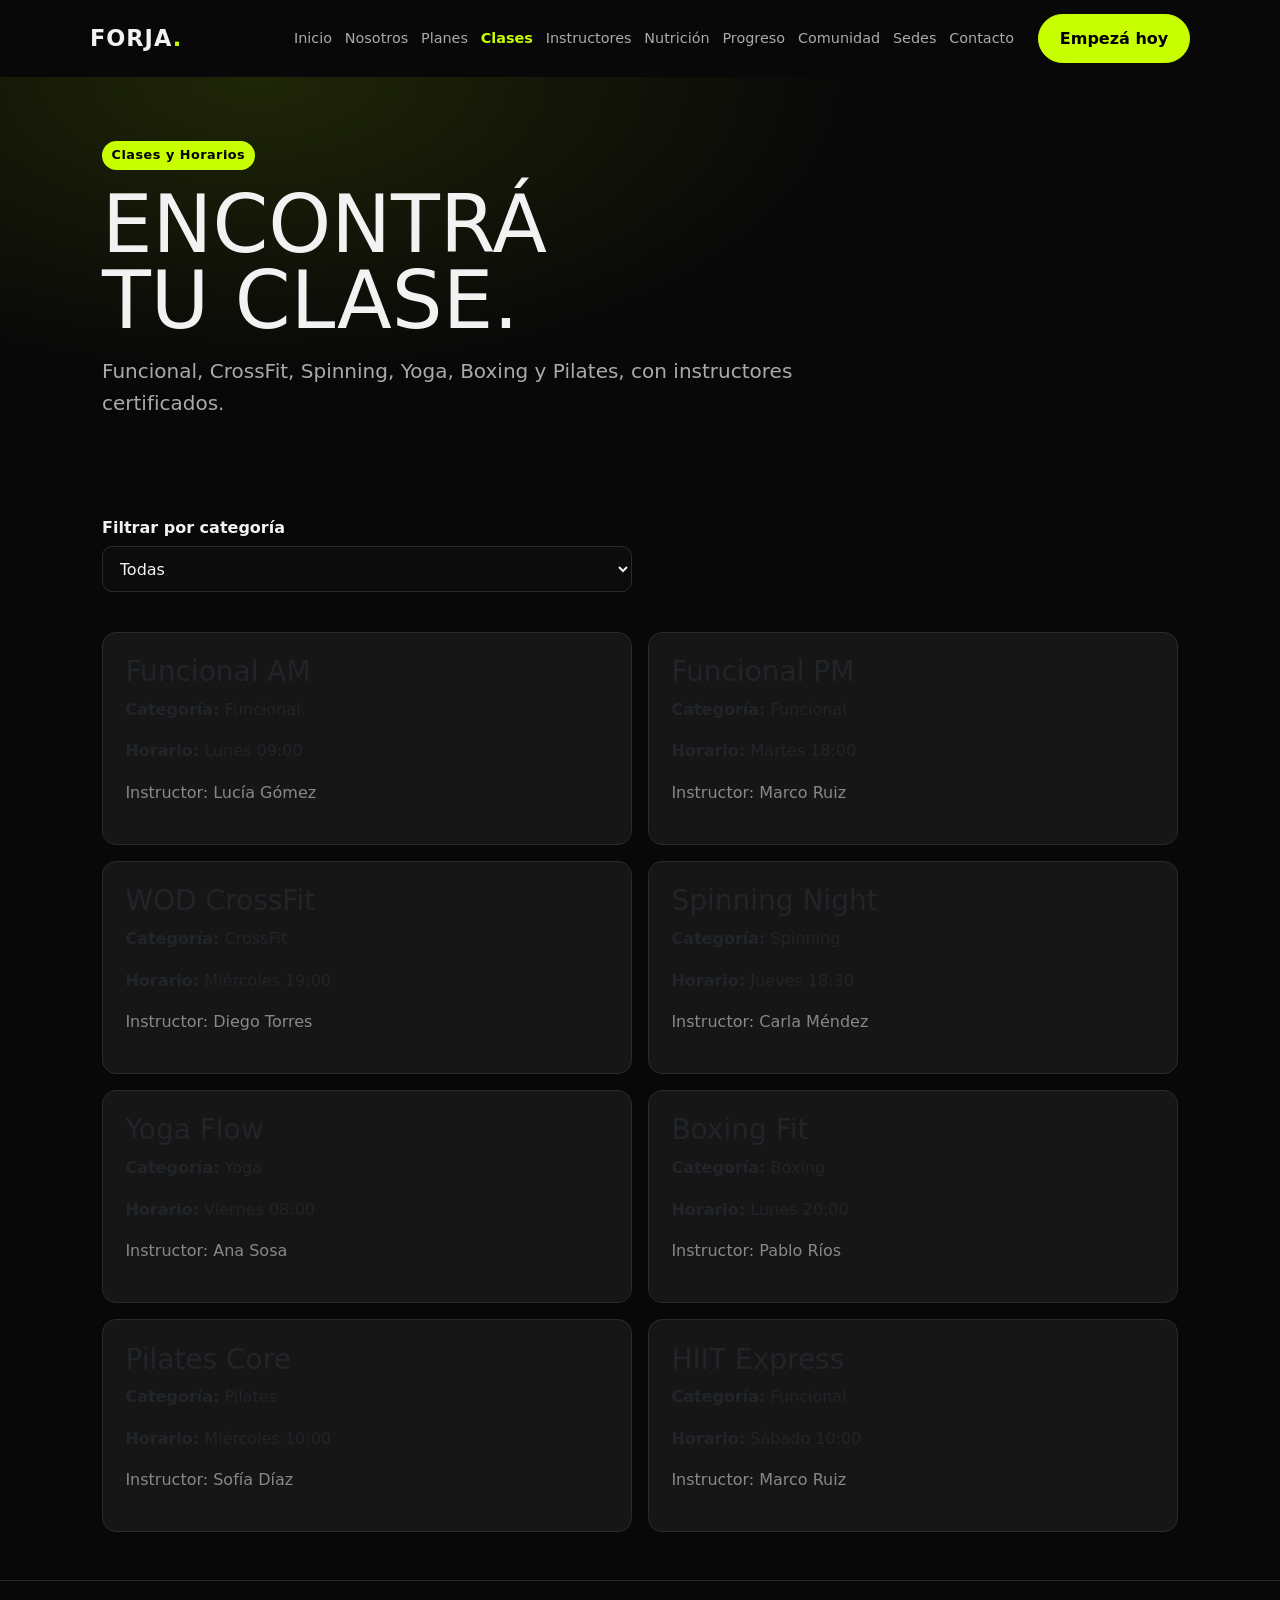
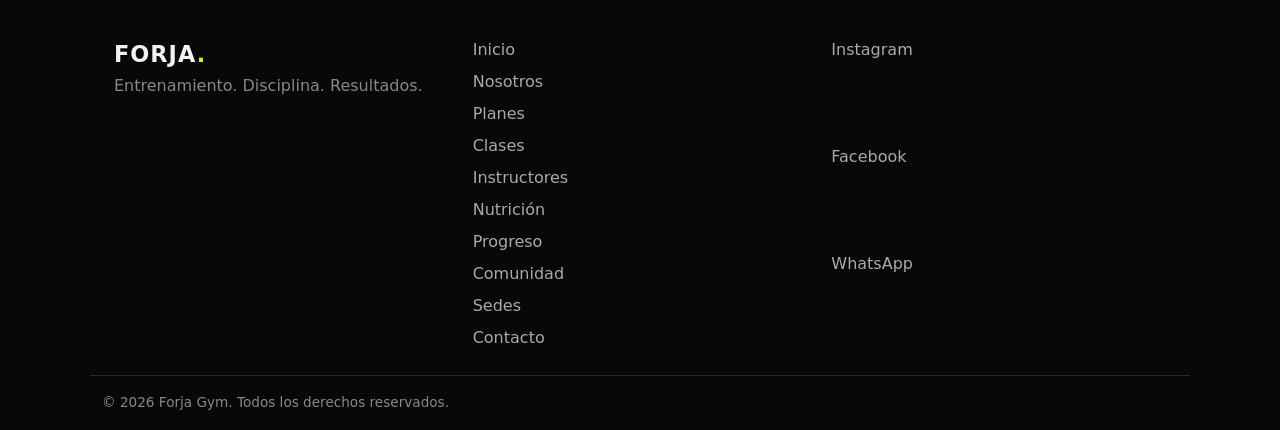
==== clases.html @ c507e327 "feat: integra TP9 con Fetch API y completa la entrega del proyecto" ====
<!doctype html>
<html lang="es">
  <head>
    <meta charset="UTF-8" />
    <meta name="viewport" content="width=device-width, initial-scale=1.0" />
    <meta name="description" content="Clases y horarios de Forja Gym con filtro por categoría." />
    <title>Clases y Horarios - Forja Gym</title>
    <link href="css/bootstrap.min.css" rel="stylesheet" />
    <link rel="stylesheet" href="css/style.css" />
  </head>
  <body>
    <a class="skip-link" href="#contenido">Saltar al contenido principal</a>
    <header class="site-header">
      <div class="container header-inner">
        <a class="brand" href="index.html">FORJA<span class="brand-dot">.</span></a>
        <nav class="main-nav main-nav-wide" aria-label="Navegación principal">
          <a href="index.html">Inicio</a>
          <a href="nosotros.html">Nosotros</a>
          <a href="planes.html">Planes</a>
          <a href="clases.html" class="active" aria-current="page">Clases</a>
          <a href="instructores.html">Instructores</a>
          <a href="nutricion.html">Nutrición</a>
          <a href="progreso.html">Progreso</a>
          <a href="comunidad.html">Comunidad</a>
          <a href="sedes.html">Sedes</a>
          <a href="contacto.html">Contacto</a>
        </nav>
        <a class="btn btn-primary btn-cta" href="contacto.html">Empezá hoy</a>
        <button type="button" class="hamburger" aria-label="Abrir menú" aria-expanded="false">☰</button>
      </div>
      <nav class="mobile-menu" aria-label="Menú móvil">
        <a href="index.html">Inicio</a>
        <a href="nosotros.html">Nosotros</a>
        <a href="planes.html">Planes</a>
        <a href="clases.html" class="active" aria-current="page">Clases</a>
        <a href="instructores.html">Instructores</a>
        <a href="nutricion.html">Nutrición</a>
        <a href="progreso.html">Progreso</a>
        <a href="comunidad.html">Comunidad</a>
        <a href="sedes.html">Sedes</a>
        <a href="contacto.html">Contacto</a>
        <a class="btn btn-primary" href="contacto.html">Empezá hoy</a>
      </nav>
    </header>
    <main id="contenido">
      <section class="hero">
        <div class="container">
          <span class="kicker">Clases y Horarios</span>
          <h1>ENCONTRÁ<br />TU CLASE.</h1>
          <p class="lead">Funcional, CrossFit, Spinning, Yoga, Boxing y Pilates, con instructores certificados.</p>
        </div>
      </section>
      <section class="section">
        <div class="container">
          <div class="row g-3">
            <div class="field col-12 col-md-6">
              <label for="filtro">Filtrar por categoría</label>
              <select id="filtro" name="filtro">
                <option value="">Todas</option>
                <option value="Funcional">Funcional</option>
                <option value="Spinning">Spinning</option>
                <option value="CrossFit">CrossFit</option>
                <option value="Yoga">Yoga</option>
                <option value="Boxing">Boxing</option>
                <option value="Pilates">Pilates</option>
              </select>
            </div>
          </div>
          <div class="cards-grid row g-3">
            <div class="col-md-6" data-categoria="Funcional">
              <article class="card h-100">
                <h3>Funcional AM</h3>
                <p><strong>Categoría:</strong> Funcional</p>
                <p><strong>Horario:</strong> Lunes 09:00</p>
                <p class="muted">Instructor: Lucía Gómez</p>
              </article>
            </div>
            <div class="col-md-6" data-categoria="Funcional">
              <article class="card h-100">
                <h3>Funcional PM</h3>
                <p><strong>Categoría:</strong> Funcional</p>
                <p><strong>Horario:</strong> Martes 18:00</p>
                <p class="muted">Instructor: Marco Ruiz</p>
              </article>
            </div>
            <div class="col-md-6" data-categoria="CrossFit">
              <article class="card h-100">
                <h3>WOD CrossFit</h3>
                <p><strong>Categoría:</strong> CrossFit</p>
                <p><strong>Horario:</strong> Miércoles 19:00</p>
                <p class="muted">Instructor: Diego Torres</p>
              </article>
            </div>
            <div class="col-md-6" data-categoria="Spinning">
              <article class="card h-100">
                <h3>Spinning Night</h3>
                <p><strong>Categoría:</strong> Spinning</p>
                <p><strong>Horario:</strong> Jueves 18:30</p>
                <p class="muted">Instructor: Carla Méndez</p>
              </article>
            </div>
            <div class="col-md-6" data-categoria="Yoga">
              <article class="card h-100">
                <h3>Yoga Flow</h3>
                <p><strong>Categoría:</strong> Yoga</p>
                <p><strong>Horario:</strong> Viernes 08:00</p>
                <p class="muted">Instructor: Ana Sosa</p>
              </article>
            </div>
            <div class="col-md-6" data-categoria="Boxing">
              <article class="card h-100">
                <h3>Boxing Fit</h3>
                <p><strong>Categoría:</strong> Boxing</p>
                <p><strong>Horario:</strong> Lunes 20:00</p>
                <p class="muted">Instructor: Pablo Ríos</p>
              </article>
            </div>
            <div class="col-md-6" data-categoria="Pilates">
              <article class="card h-100">
                <h3>Pilates Core</h3>
                <p><strong>Categoría:</strong> Pilates</p>
                <p><strong>Horario:</strong> Miércoles 10:00</p>
                <p class="muted">Instructor: Sofía Díaz</p>
              </article>
            </div>
            <div class="col-md-6" data-categoria="Funcional">
              <article class="card h-100">
                <h3>HIIT Express</h3>
                <p><strong>Categoría:</strong> Funcional</p>
                <p><strong>Horario:</strong> Sábado 10:00</p>
                <p class="muted">Instructor: Marco Ruiz</p>
              </article>
            </div>
          </div>
        </div>
      </section>
    </main>
    <footer class="site-footer">
      <div class="container footer-inner row g-4">
        <div class="col-md-4">
          <strong class="brand">FORJA<span class="brand-dot">.</span></strong>
          <p class="muted">Entrenamiento. Disciplina. Resultados.</p>
        </div>
        <nav class="col-md-4" aria-label="Navegación de pie">
          <a href="index.html">Inicio</a>
          <a href="nosotros.html">Nosotros</a>
          <a href="planes.html">Planes</a>
          <a href="clases.html">Clases</a>
          <a href="instructores.html">Instructores</a>
          <a href="nutricion.html">Nutrición</a>
          <a href="progreso.html">Progreso</a>
          <a href="comunidad.html">Comunidad</a>
          <a href="sedes.html">Sedes</a>
          <a href="contacto.html">Contacto</a>
        </nav>
        <div class="social col-md-4">
          <a href="#" aria-label="Instagram">Instagram</a>
          <a href="#" aria-label="Facebook">Facebook</a>
          <a href="#" aria-label="WhatsApp">WhatsApp</a>
        </div>
      </div>
      <div class="container footer-bottom">
        <p>© 2026 Forja Gym. Todos los derechos reservados.</p>
      </div>
    </footer>
    <script src="js/bootstrap.bundle.min.js"></script>
    <script src="js/main.js"></script>
  </body>
</html>
---- css/style.css ----
:root {
  --bg: #080808;
  --surface: #111;
  --card: #161616;
  --border: #2a2a2a;
  --text: #f2f2f2;
  --text-dim: #aaa;
  --muted: #888;
  --acid: #c8ff00;
  --acid-dark: #9dcc00;
  --danger: #ff6b6b;
  --ok: #7dff9b;
  --info: #7cc4ff;
  --radius: 14px;
}

* {
  box-sizing: border-box;
}

html {
  scroll-behavior: smooth;
}

body {
  margin: 0;
  background: var(--bg);
  color: var(--text);
  font-family:
    system-ui,
    -apple-system,
    "Segoe UI",
    Roboto,
    Arial,
    sans-serif;
  line-height: 1.6;
}

a {
  color: inherit;
}

.container {
  width: min(1100px, 92%);
  margin: 0 auto;
}

.skip-link {
  position: absolute;
  left: -9999px;
  top: 0;
  background: var(--acid);
  color: #000;
  padding: 0.6rem 1rem;
  font-weight: 700;
  z-index: 100;
}

.skip-link:focus {
  left: 0.5rem;
  top: 0.5rem;
}

.site-header {
  position: static;
  z-index: 50;
  background: rgba(8, 8, 8, 0.95);
  backdrop-filter: blur(12px);
  border-bottom: 1px solid var(--border);
}

.header-inner {
  display: flex;
  align-items: center;
  gap: 1.5rem;
  padding: 0.9rem 0;
}

.brand {
  font-weight: 900;
  letter-spacing: 1px;
  text-decoration: none;
  font-size: 1.4rem;
}

.brand-dot {
  color: var(--acid);
}

.main-nav {
  display: flex;
  gap: 1rem;
  margin-left: auto;
}

.main-nav a {
  text-decoration: none;
  color: var(--text-dim);
}

.main-nav a:hover,
.main-nav a:focus-visible {
  color: var(--acid);
}

.main-nav a.active {
  color: var(--acid);
  font-weight: 800;
}

.mobile-menu a.active {
  color: var(--acid);
  font-weight: 800;
}

.hamburger {
  display: none;
  margin-left: auto;
  background: none;
  border: 1px solid var(--border);
  color: var(--text);
  border-radius: 8px;
  padding: 0.4rem 0.7rem;
  font-size: 1.2rem;
}

.mobile-menu {
  display: none;
  flex-direction: column;
  gap: 0.6rem;
  padding: 0 4% 1rem;
}

.mobile-menu.open {
  display: flex;
}

.mobile-menu a {
  text-decoration: none;
  padding: 0.3rem 0;
}

.hero {
  padding: 4rem 0 2rem;
  background: radial-gradient(600px 300px at 20% 0%, rgba(200, 255, 0, 0.12), transparent);
}

.hero h1 {
  font-size: clamp(2.8rem, 8vw, 5rem);
  line-height: 0.95;
  margin: 0.5rem 0 1rem;
}

.kicker {
  display: inline-block;
  color: #000;
  background: var(--acid);
  font-weight: 800;
  font-size: 0.8rem;
  letter-spacing: 0.5px;
  padding: 0.25rem 0.6rem;
  border-radius: 999px;
  margin-bottom: 0.6rem;
}

.lead {
  color: var(--text-dim);
  max-width: 60ch;
}

.hero-actions {
  display: flex;
  gap: 0.8rem;
  flex-wrap: wrap;
  margin: 1.2rem 0;
}

.btn {
  display: inline-block;
  text-decoration: none;
  border: 1px solid var(--border);
  border-radius: 999px;
  padding: 0.7rem 1.3rem;
  font-weight: 700;
  cursor: pointer;
  background: transparent;
  color: var(--text);
  font-size: 1rem;
}

.btn-primary {
  background: var(--acid);
  border-color: var(--acid);
  color: #000;
}
.btn-primary:hover {
  background: var(--acid-dark);
}
.btn-ghost:hover {
  border-color: var(--acid);
  color: var(--acid);
}

.stats {
  margin-top: 1.5rem;
}

.stats div {
  background: var(--card);
  border: 1px solid var(--border);
  border-radius: var(--radius);
  padding: 1rem;
  text-align: center;
}

.stats strong {
  display: block;
  font-size: 1.4rem;
  color: var(--acid);
}
.stats span {
  color: var(--muted);
  font-size: 0.9rem;
}

.section {
  padding: 3rem 0;
}
.section-alt {
  background: var(--surface);
  border-top: 1px solid var(--border);
  border-bottom: 1px solid var(--border);
}

.section h2 {
  font-size: clamp(1.8rem, 4vw, 2.6rem);
  line-height: 1.05;
  margin: 0.5rem 0 1rem;
}

.checklist {
  list-style: none;
  padding: 0;
  margin: 1rem 0;
}
.checklist li {
  padding-left: 1.6rem;
  position: relative;
  margin: 0.4rem 0;
}
.checklist li::before {
  content: "✓";
  position: absolute;
  left: 0;
  color: var(--acid);
  font-weight: 900;
}

.card {
  background: var(--card);
  border: 1px solid var(--border);
  border-radius: var(--radius);
  padding: 1.4rem;
}

.muted {
  color: var(--muted);
}
.small {
  font-size: 0.85rem;
}

.plans,
.cards-grid {
  margin-top: 1.5rem;
}

.card.featured {
  border-color: var(--acid);
}
.card h3 {
  margin-top: 0;
}

.form {
  display: grid;
  gap: 1rem;
}

.field {
  display: grid;
  gap: 0.35rem;
}

.field label {
  font-weight: 700;
}

.field input,
.field select,
.field textarea {
  background: #0c0c0c;
  border: 1px solid var(--border);
  color: var(--text);
  border-radius: 10px;
  padding: 0.7rem 0.8rem;
  font-size: 1rem;
  width: 100%;
}

.field input:focus-visible,
.field select:focus-visible,
.field textarea:focus-visible,
.btn:focus-visible,
a:focus-visible {
  outline: 2px solid var(--acid);
  outline-offset: 2px;
}

.field-error {
  color: var(--danger);
  font-size: 0.85rem;
}

.form-actions {
  display: flex;
  gap: 0.8rem;
  flex-wrap: wrap;
}

.notice {
  border-radius: 10px;
  padding: 0.9rem 1rem;
  margin: 1rem 0;
  border: 1px solid var(--border);
}

.notice-success {
  border-color: var(--ok);
  background: rgba(125, 255, 155, 0.08);
}
.notice-error {
  border-color: var(--danger);
  background: rgba(255, 107, 107, 0.08);
}
.notice-info {
  border-color: var(--info);
  background: rgba(124, 196, 255, 0.08);
}

code {
  background: #000;
  border: 1px solid var(--border);
  padding: 0.1rem 0.35rem;
  border-radius: 6px;
}

.site-footer {
  padding: 2rem 0 1rem;
  border-top: 1px solid var(--border);
}

.footer-inner nav {
  display: grid;
  gap: 0.4rem;
}
.footer-inner nav a,
.social a {
  color: var(--text-dim);
  text-decoration: none;
}
.footer-inner nav a:hover,
.social a:hover {
  color: var(--acid);
}
.social {
  display: grid;
  gap: 0.4rem;
}

.footer-bottom {
  border-top: 1px solid var(--border);
  margin-top: 1.5rem;
  padding-top: 1rem;
}
.footer-bottom p {
  color: var(--muted);
  font-size: 0.85rem;
  margin: 0;
}

.btn-warning { border-color: #ffc107; color: #ffc107; }
.btn-danger { border-color: var(--danger); color: var(--danger); }
.btn-warning:hover { background: #ffc107; color: #000; }
.btn-danger:hover { background: var(--danger); color: #000; }
.btn-sm { padding: 0.3rem 0.8rem; font-size: 0.85rem; }
.table { --bs-table-bg: var(--card); }
.main-nav-wide {
  gap: 0.8rem;
  font-size: 0.9rem;
}
.price {
  font-size: 1.8rem;
  font-weight: 800;
  color: var(--acid);
}
.mobile-menu a {
  padding: 0.3rem 0;
}

@media (max-width: 1000px) {
  .main-nav-wide,
  .btn-cta {
    display: none;
  }
  .hamburger {
    display: block;
  }
}

@media (max-width: 640px) {
  .main-nav {
    display: none;
  }
  .header-inner .btn {
    display: none;
  }
  .hamburger {
    display: block;
  }
}
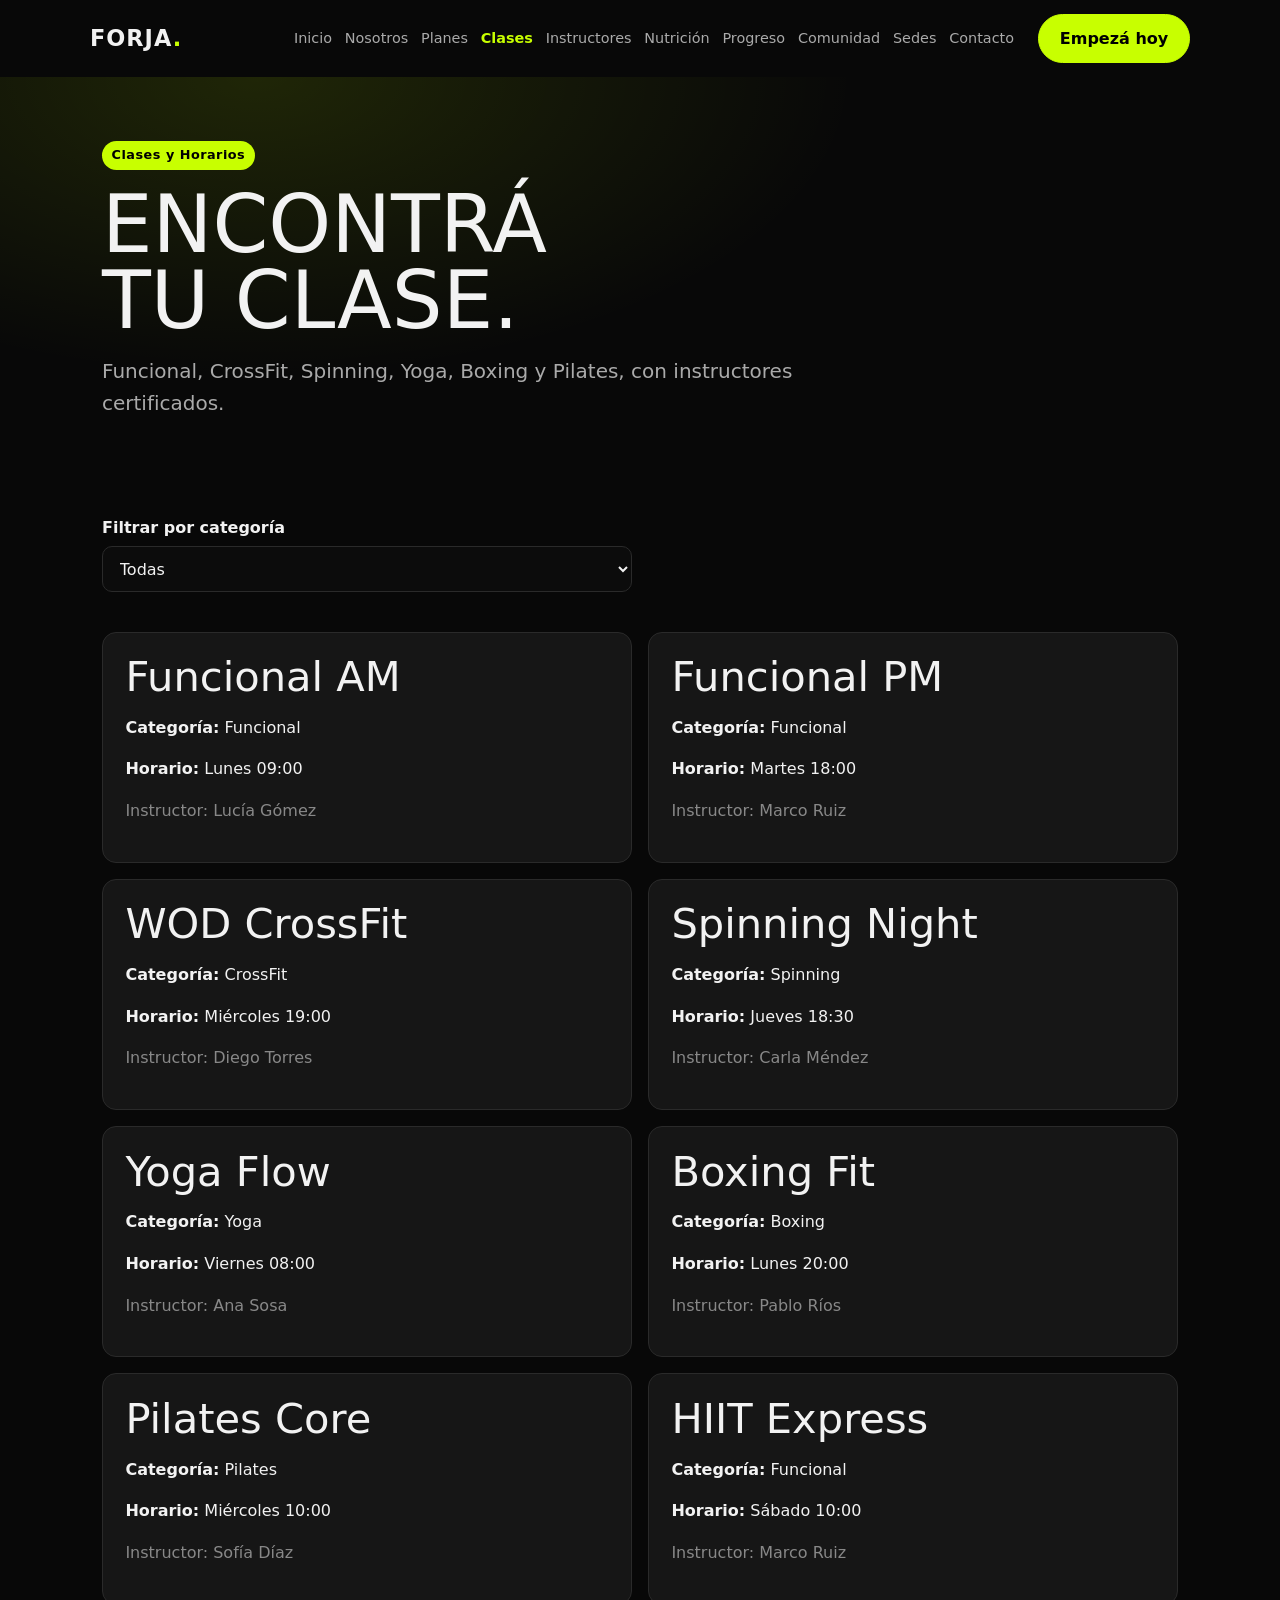
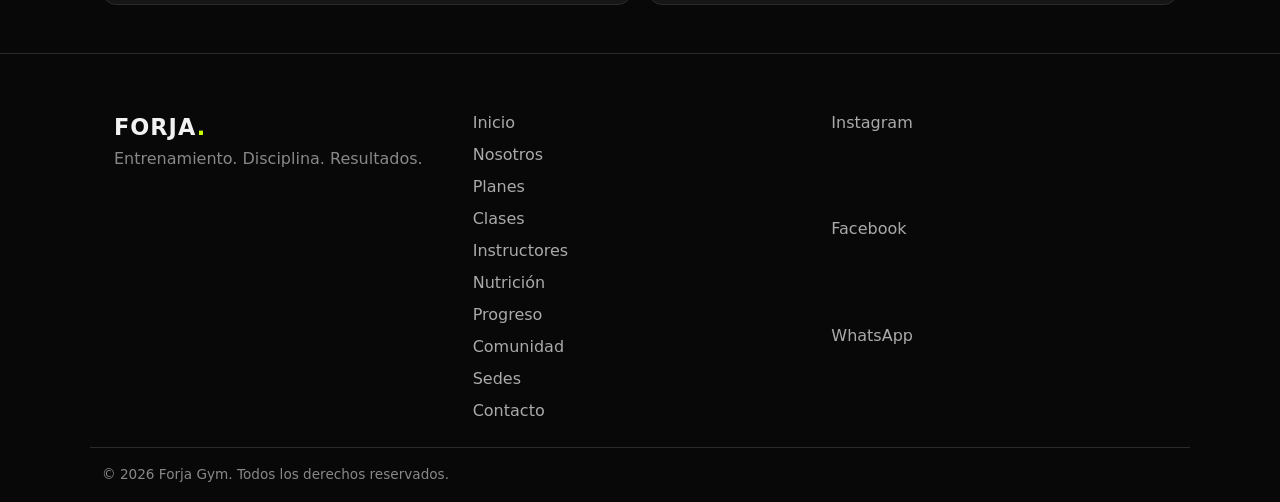
==== commit 038bd655: "fix(a11y): corrige contraste de tarjetas y orden de encabezados en Clases - .card hereda el color os" ====
--- a/clases.html
+++ b/clases.html
@@ -69,7 +69,7 @@
           <div class="cards-grid row g-3">
             <div class="col-md-6" data-categoria="Funcional">
               <article class="card h-100">
-                <h3>Funcional AM</h3>
+                <h2>Funcional AM</h2>
                 <p><strong>Categoría:</strong> Funcional</p>
                 <p><strong>Horario:</strong> Lunes 09:00</p>
                 <p class="muted">Instructor: Lucía Gómez</p>
@@ -77,7 +77,7 @@
             </div>
             <div class="col-md-6" data-categoria="Funcional">
               <article class="card h-100">
-                <h3>Funcional PM</h3>
+                <h2>Funcional PM</h2>
                 <p><strong>Categoría:</strong> Funcional</p>
                 <p><strong>Horario:</strong> Martes 18:00</p>
                 <p class="muted">Instructor: Marco Ruiz</p>
@@ -85,7 +85,7 @@
             </div>
             <div class="col-md-6" data-categoria="CrossFit">
               <article class="card h-100">
-                <h3>WOD CrossFit</h3>
+                <h2>WOD CrossFit</h2>
                 <p><strong>Categoría:</strong> CrossFit</p>
                 <p><strong>Horario:</strong> Miércoles 19:00</p>
                 <p class="muted">Instructor: Diego Torres</p>
@@ -93,7 +93,7 @@
             </div>
             <div class="col-md-6" data-categoria="Spinning">
               <article class="card h-100">
-                <h3>Spinning Night</h3>
+                <h2>Spinning Night</h2>
                 <p><strong>Categoría:</strong> Spinning</p>
                 <p><strong>Horario:</strong> Jueves 18:30</p>
                 <p class="muted">Instructor: Carla Méndez</p>
@@ -101,7 +101,7 @@
             </div>
             <div class="col-md-6" data-categoria="Yoga">
               <article class="card h-100">
-                <h3>Yoga Flow</h3>
+                <h2>Yoga Flow</h2>
                 <p><strong>Categoría:</strong> Yoga</p>
                 <p><strong>Horario:</strong> Viernes 08:00</p>
                 <p class="muted">Instructor: Ana Sosa</p>
@@ -109,7 +109,7 @@
             </div>
             <div class="col-md-6" data-categoria="Boxing">
               <article class="card h-100">
-                <h3>Boxing Fit</h3>
+                <h2>Boxing Fit</h2>
                 <p><strong>Categoría:</strong> Boxing</p>
                 <p><strong>Horario:</strong> Lunes 20:00</p>
                 <p class="muted">Instructor: Pablo Ríos</p>
@@ -117,7 +117,7 @@
             </div>
             <div class="col-md-6" data-categoria="Pilates">
               <article class="card h-100">
-                <h3>Pilates Core</h3>
+                <h2>Pilates Core</h2>
                 <p><strong>Categoría:</strong> Pilates</p>
                 <p><strong>Horario:</strong> Miércoles 10:00</p>
                 <p class="muted">Instructor: Sofía Díaz</p>
@@ -125,7 +125,7 @@
             </div>
             <div class="col-md-6" data-categoria="Funcional">
               <article class="card h-100">
-                <h3>HIIT Express</h3>
+                <h2>HIIT Express</h2>
                 <p><strong>Categoría:</strong> Funcional</p>
                 <p><strong>Horario:</strong> Sábado 10:00</p>
                 <p class="muted">Instructor: Marco Ruiz</p>
--- a/css/style.css
+++ b/css/style.css
@@ -258,6 +258,7 @@
 
 .card {
   background: var(--card);
+  color: var(--text);
   border: 1px solid var(--border);
   border-radius: var(--radius);
   padding: 1.4rem;
@@ -278,6 +279,7 @@
 .card.featured {
   border-color: var(--acid);
 }
+.card h2,
 .card h3 {
   margin-top: 0;
 }
